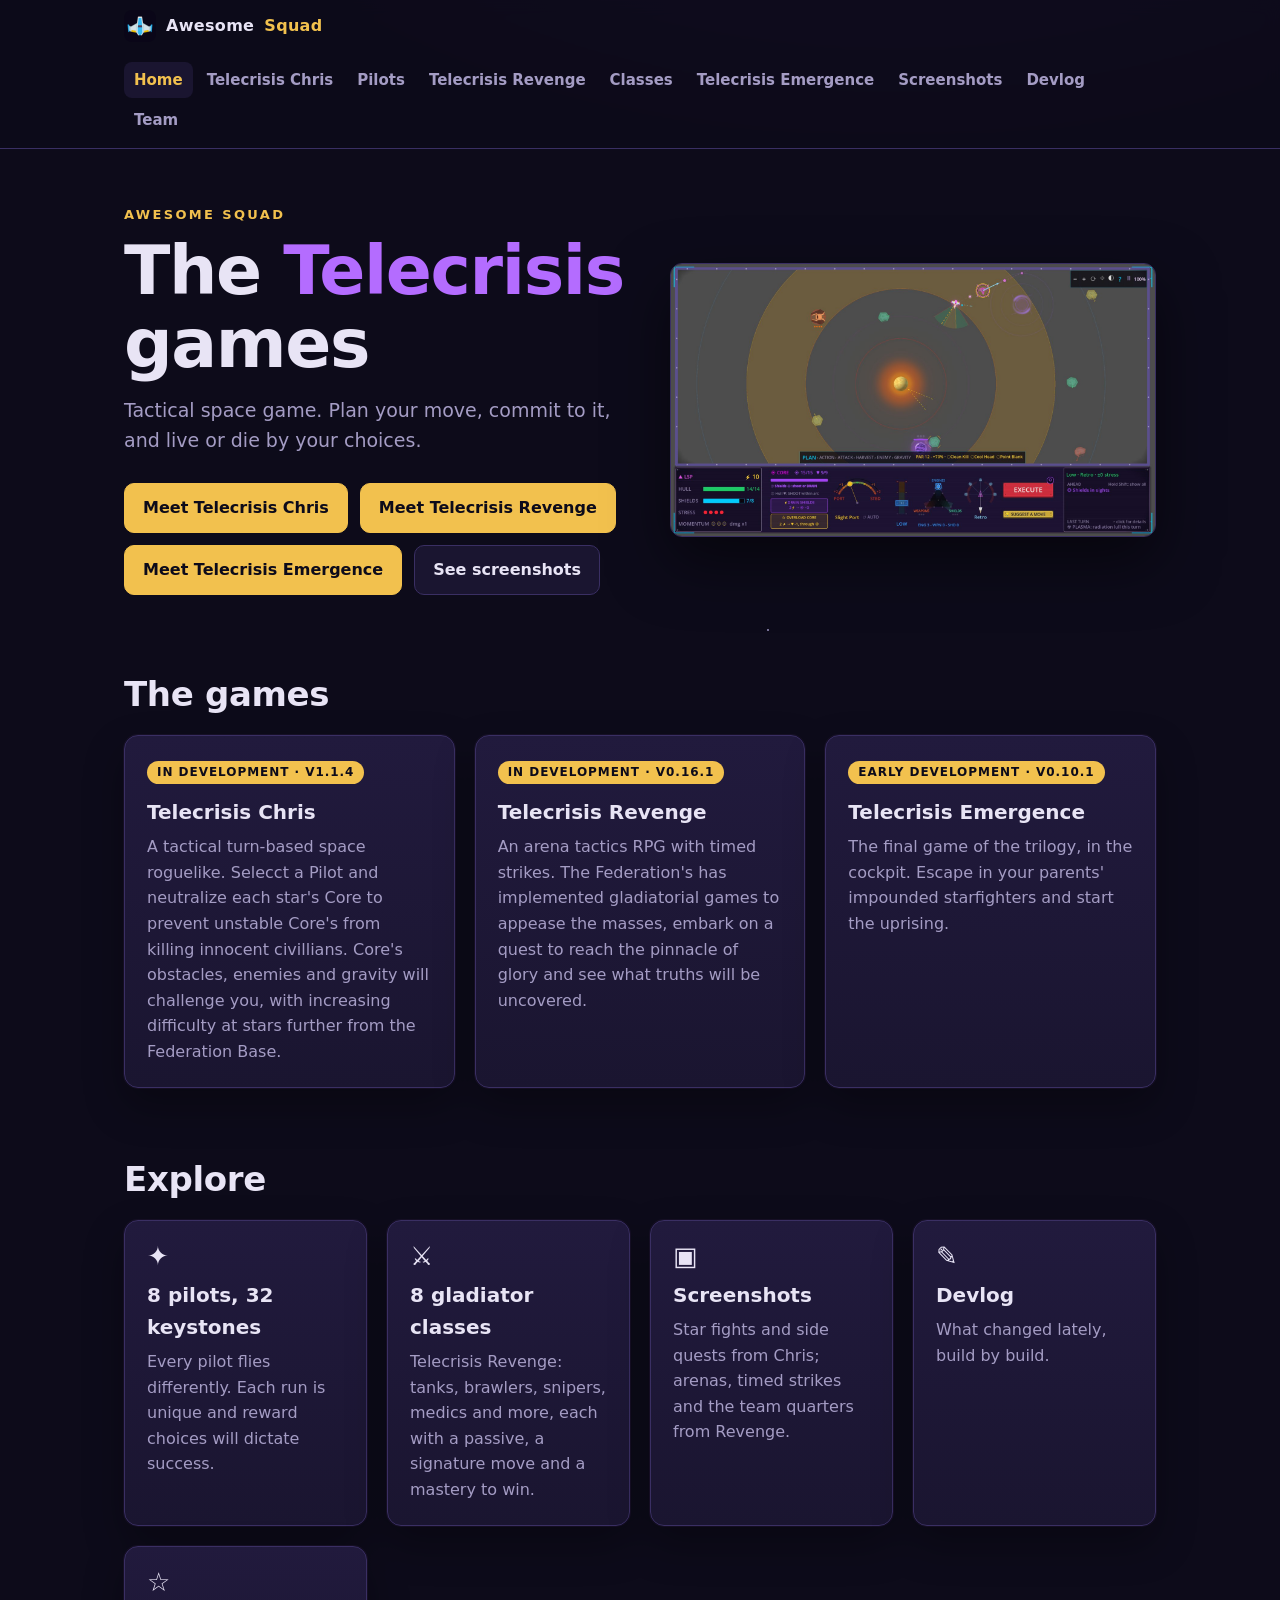
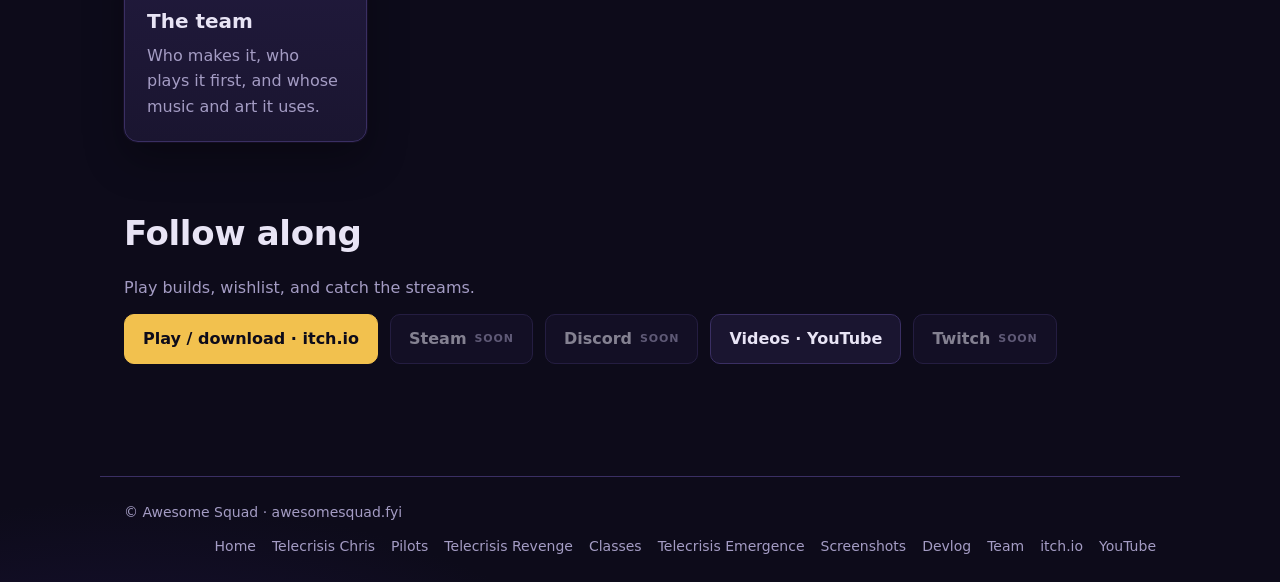
==== index.html @ fe469415 "Devlog: Telecrisis Revenge v0.16.1; Revenge tags to 0.16.1 Co-Authored-By: Claude Opus 5.5 <noreply@" ====
<!DOCTYPE html>
<html lang="en">
<head>
<meta charset="utf-8">
<meta name="viewport" content="width=device-width, initial-scale=1">
<title>Awesome Squad · The Telecrisis games</title>
<meta name="description" content="Awesome Squad: home of the Telecrisis games: the space roguelike Telecrisis Chris, the arena tactics RPG Telecrisis Revenge, and the space flight game Telecrisis Emergence.">
<meta property="og:title" content="Awesome Squad · The Telecrisis games">
<meta property="og:description" content="Awesome Squad: home of the Telecrisis games: the space roguelike Telecrisis Chris, the arena tactics RPG Telecrisis Revenge, and the space flight game Telecrisis Emergence.">
<meta property="og:image" content="https://awesomesquad.fyi/img/shots/star-yellow.jpg">
<meta property="og:type" content="website">
<meta name="twitter:card" content="summary_large_image">
<link rel="icon" type="image/png" href="favicon.png">
<link rel="stylesheet" href="style.css">
</head>
<body>
<div class="stars" aria-hidden="true"></div>
<header class="site-head"><div class="inner">
  <a class="brand" href="index.html"><img src="img/icon.png" alt="">Awesome <span>Squad</span></a>
  <nav><a href="index.html" class=on>Home</a><a href="chris.html">Telecrisis Chris</a><a href="pilots.html">Pilots</a><a href="revenge.html">Telecrisis Revenge</a><a href="classes.html">Classes</a><a href="emergence.html">Telecrisis Emergence</a><a href="gallery.html">Screenshots</a><a href="devlog.html">Devlog</a><a href="team.html">Team</a></nav>
</div></header>
<main>

<section class="hero">
  <div>
    <div class="kicker">Awesome Squad</div>
    <h1>The <span>Telecrisis</span> games</h1>
    <p class="lead">Tactical space game. Plan your move, commit to it, and live or die by your choices.</p>
    <div class="btns">
      <a class="btn primary" href="chris.html">Meet Telecrisis Chris</a>
      <a class="btn primary" href="revenge.html">Meet Telecrisis Revenge</a>
      <a class="btn primary" href="emergence.html">Meet Telecrisis Emergence</a>
      <a class="btn" href="gallery.html">See screenshots</a>
    </div>
  </div>
  <a href="gallery.html"><img class="shot" src="img/shots/star-yellow.jpg" alt="Telecrisis Chris: a pilot lines up on the Core around a yellow star"></a>
</section>

<section>
  <h2>The games</h2>
  <div class="grid">
    <a class="card" href="chris.html">
      <span class="tag">In development · v1.1.4</span>
      <h3>Telecrisis Chris</h3>
      <p>A tactical turn-based space roguelike. Selecct a Pilot and neutralize each star's Core to prevent unstable Core's from killing innocent civillians. Core's obstacles, enemies and gravity will challenge you, with increasing difficulty at stars further from the Federation Base.</p>
    </a>
    <a class="card" href="revenge.html">
      <span class="tag">In development · v0.16.1</span>
      <h3>Telecrisis Revenge</h3>
      <p>An arena tactics RPG with timed strikes. The Federation's has implemented gladiatorial games to appease the masses, embark on a quest to reach the pinnacle of glory and see what truths will be uncovered.</p>
    </a>
    <a class="card" href="emergence.html">
      <span class="tag">Early development · v0.10.1</span>
      <h3>Telecrisis Emergence</h3>
      <p>The final game of the trilogy, in the cockpit. Escape in your parents' impounded starfighters and start the uprising.</p>
    </a>
  </div>
</section>

<section>
  <h2>Explore</h2>
  <div class="grid four">
    <a class="card" href="pilots.html"><span class="icon">✦</span><h3>8 pilots, 32 keystones</h3><p>Every pilot flies differently. Each run is unique and reward choices will dictate success.</p></a>
    <a class="card" href="classes.html"><span class="icon">⚔</span><h3>8 gladiator classes</h3><p>Telecrisis Revenge: tanks, brawlers, snipers, medics and more, each with a passive, a signature move and a mastery to win.</p></a>
    <a class="card" href="gallery.html"><span class="icon">▣</span><h3>Screenshots</h3><p>Star fights and side quests from Chris; arenas, timed strikes and the team quarters from Revenge.</p></a>
    <a class="card" href="devlog.html"><span class="icon">✎</span><h3>Devlog</h3><p>What changed lately, build by build.</p></a>
    <a class="card" href="team.html"><span class="icon">☆</span><h3>The team</h3><p>Who makes it, who plays it first, and whose music and art it uses.</p></a>
  </div>
</section>

<section>
  <h2>Follow along</h2>
  <p class="muted">Play builds, wishlist, and catch the streams.</p>
  <div class="btns"><a class="btn primary" href="https://tsavagegames.itch.io/telecrisis-chris" target="_blank" rel="noopener">Play / download · itch.io</a><span class="btn off" title="Link coming soon">Steam <span class="soon">soon</span></span><span class="btn off" title="Link coming soon">Discord <span class="soon">soon</span></span><a class="btn" href="https://www.youtube.com/@SAVAGE-GAMES-LLC" target="_blank" rel="noopener">Videos · YouTube</a><span class="btn off" title="Link coming soon">Twitch <span class="soon">soon</span></span></div>
</section>

</main>
<footer class="site-foot">
  <span>© Awesome Squad · awesomesquad.fyi</span>
  <span class="links"><a href="index.html" class=on>Home</a><a href="chris.html">Telecrisis Chris</a><a href="pilots.html">Pilots</a><a href="revenge.html">Telecrisis Revenge</a><a href="classes.html">Classes</a><a href="emergence.html">Telecrisis Emergence</a><a href="gallery.html">Screenshots</a><a href="devlog.html">Devlog</a><a href="team.html">Team</a><a href="https://tsavagegames.itch.io/telecrisis-chris" target="_blank" rel="noopener">itch.io</a><a href="https://www.youtube.com/@SAVAGE-GAMES-LLC" target="_blank" rel="noopener">YouTube</a></span>
</footer>

</body>
</html>
---- style.css ----
:root {
  --bg: #0d0b1a;
  --panel: #1a1530;
  --panel2: #211a3d;
  --edge: #3a2f63;
  --text: #e8e4f5;
  --muted: #a49cc4;
  --gold: #f2c14e;
  --purple: #b46cff;
  --cyan: #3fd6ff;
  --red: #ff4d5e;
}
* { box-sizing: border-box; }
html { scroll-behavior: smooth; }
body {
  margin: 0;
  font-family: system-ui, -apple-system, "Segoe UI", Roboto, sans-serif;
  color: var(--text);
  background:
    radial-gradient(1200px 600px at 70% -10%, #2a1c55 0%, transparent 60%),
    radial-gradient(900px 500px at 10% 110%, #1d1440 0%, transparent 60%),
    var(--bg);
  min-height: 100vh;
  line-height: 1.6;
}
.stars {
  position: fixed; inset: 0; pointer-events: none; opacity: .55; z-index: 0;
  background-image:
    radial-gradient(1px 1px at 20% 30%, #fff 50%, transparent 51%),
    radial-gradient(1px 1px at 80% 20%, #fff 50%, transparent 51%),
    radial-gradient(1.5px 1.5px at 60% 70%, #cfc6ff 50%, transparent 51%),
    radial-gradient(1px 1px at 35% 85%, #fff 50%, transparent 51%),
    radial-gradient(1px 1px at 90% 60%, #fff 50%, transparent 51%),
    radial-gradient(1.5px 1.5px at 10% 55%, #ffe7a8 50%, transparent 51%),
    radial-gradient(1px 1px at 47% 12%, #fff 50%, transparent 51%),
    radial-gradient(1px 1px at 72% 92%, #fff 50%, transparent 51%);
}
a { color: var(--cyan); }
a:hover { color: #9be9ff; }

/* Header */
.site-head {
  position: sticky; top: 0; z-index: 20;
  background: rgba(13, 11, 26, .86);
  backdrop-filter: blur(8px);
  border-bottom: 1px solid var(--edge);
}
.site-head .inner {
  max-width: 1080px; margin: 0 auto; padding: 10px 24px;
  display: flex; align-items: center; gap: 20px; flex-wrap: wrap;
}
.brand { display: flex; align-items: center; gap: 10px; color: var(--text); text-decoration: none; font-weight: 800; letter-spacing: .02em; }
.brand img { width: 32px; height: 32px; border-radius: 8px; }
.brand span { color: var(--gold); }
nav { display: flex; gap: 4px; flex-wrap: wrap; margin-left: auto; }
nav a {
  color: var(--muted); text-decoration: none; font-size: 15px; font-weight: 600;
  padding: 6px 10px; border-radius: 8px;
}
nav a:hover { color: var(--text); background: var(--panel); }
nav a.on { color: var(--gold); background: var(--panel); }

/* Layout */
main { position: relative; z-index: 1; max-width: 1080px; margin: 0 auto; padding: 56px 24px 48px; }
section { margin: 0 0 64px; }
.kicker { color: var(--gold); letter-spacing: .18em; font-size: 13px; font-weight: 700; text-transform: uppercase; }
h1 { font-size: clamp(38px, 6.5vw, 68px); line-height: 1.08; margin: 8px 0 14px; letter-spacing: -.02em; }
h1 span, h2 span { color: var(--purple); }
h2 { font-size: clamp(26px, 3.6vw, 34px); margin: 0 0 14px; letter-spacing: -.01em; }
h3 { font-size: 20px; margin: 0 0 6px; }
.lead { color: var(--muted); font-size: 19px; max-width: 680px; margin: 0 0 28px; }
p { margin: 0 0 14px; }
.muted { color: var(--muted); }
.small { font-size: 14px; }

/* Buttons */
.btns { display: flex; gap: 12px; flex-wrap: wrap; margin: 0 0 8px; }
.btn {
  display: inline-flex; align-items: center; gap: 8px;
  padding: 11px 18px; border-radius: 10px; font-weight: 700; text-decoration: none;
  border: 1px solid var(--edge); color: var(--text); background: var(--panel);
}
.btn:hover { border-color: var(--purple); color: var(--text); }
.btn.primary { background: var(--gold); color: var(--bg); border-color: var(--gold); }
.btn.primary:hover { background: #ffd36b; color: var(--bg); }
.btn.off { opacity: .55; cursor: default; }
.btn .soon { font-size: 11px; font-weight: 700; letter-spacing: .08em; text-transform: uppercase; color: var(--muted); }

/* Cards */
.grid { display: grid; gap: 20px; grid-template-columns: repeat(auto-fit, minmax(260px, 1fr)); }
.card {
  background: linear-gradient(180deg, var(--panel2), var(--panel));
  border: 1px solid var(--edge);
  border-radius: 14px;
  padding: 22px;
  box-shadow: 0 0 0 1px rgba(180,108,255,.06), 0 18px 40px rgba(0,0,0,.3);
}
.card p { color: var(--muted); }
.card p:last-child { margin-bottom: 0; }
a.card { display: block; text-decoration: none; color: var(--text); transition: border-color .15s, transform .15s; }
a.card:hover { border-color: var(--purple); transform: translateY(-2px); }
.tag { display: inline-block; font-size: 12px; font-weight: 700; letter-spacing: .08em; text-transform: uppercase;
       color: var(--bg); background: var(--gold); border-radius: 999px; padding: 2px 10px; margin-bottom: 12px; }
.tag.soon { background: var(--edge); color: var(--muted); }
.icon { font-size: 26px; line-height: 1; margin-bottom: 10px; display: block; }

/* Hero */
.hero { display: grid; gap: 36px; grid-template-columns: 1.05fr 1fr; align-items: center; }
.hero img.shot { width: 100%; border-radius: 12px; border: 1px solid var(--edge); box-shadow: 0 24px 60px rgba(0,0,0,.5); }
@media (max-width: 820px) { .hero { grid-template-columns: 1fr; } }

/* Turn loop */
.loop { display: flex; flex-wrap: wrap; gap: 10px; margin: 0 0 22px; padding: 0; list-style: none; }
.loop li {
  background: var(--panel); border: 1px solid var(--edge); border-radius: 10px;
  padding: 10px 14px; font-weight: 800; letter-spacing: .06em; font-size: 14px;
}
.loop li b { display: block; font-weight: 500; letter-spacing: 0; color: var(--muted); font-size: 13px; }
.loop li:first-child { color: var(--cyan); border-color: var(--cyan); }

/* Feature row with screenshot */
.feature { display: grid; grid-template-columns: 1fr 1fr; gap: 28px; align-items: center; margin-bottom: 40px; }
.feature.flip > :first-child { order: 2; }
.feature img { width: 100%; border-radius: 12px; border: 1px solid var(--edge); }
@media (max-width: 820px) { .feature { grid-template-columns: 1fr; } .feature.flip > :first-child { order: 0; } }

/* Stars table */
table { width: 100%; border-collapse: collapse; background: var(--panel); border: 1px solid var(--edge); border-radius: 12px; overflow: hidden; }
th, td { text-align: left; padding: 10px 14px; border-bottom: 1px solid var(--edge); vertical-align: top; }
th { color: var(--gold); font-size: 13px; letter-spacing: .08em; text-transform: uppercase; }
tr:last-child td { border-bottom: 0; }
td.muted { color: var(--muted); }

/* Pilots */
.pilot { border-top: 3px solid var(--pc, var(--purple)); }
.pilot-head { display: flex; gap: 16px; align-items: center; margin-bottom: 12px; }
.pilot-head img { width: 84px; height: auto; filter: drop-shadow(0 0 14px var(--pc)); }
.pilot-head h3 { color: var(--pc); font-size: 24px; margin: 0; }
.pilot-head .role { color: var(--muted); font-size: 14px; }
.stats { display: flex; gap: 8px; flex-wrap: wrap; margin: 0 0 12px; padding: 0; list-style: none; }
.stats li { background: rgba(0,0,0,.25); border: 1px solid var(--edge); border-radius: 8px; padding: 3px 9px; font-size: 13px; }
.stats li b { color: var(--text); }
.ability { background: rgba(0,0,0,.22); border-left: 3px solid var(--pc); border-radius: 6px; padding: 10px 12px; margin: 0 0 14px; font-size: 15px; }
.ability strong { color: var(--text); }
.ks { list-style: none; padding: 0; margin: 0; display: grid; gap: 8px; }
.ks li { font-size: 14.5px; color: var(--muted); }
.ks li strong { color: var(--gold); }
.ks-title { font-size: 12px; font-weight: 800; letter-spacing: .14em; color: var(--gold); text-transform: uppercase; margin: 0 0 8px; }
.unlock { font-size: 12px; color: var(--muted); margin-left: auto; text-align: right; }

/* Gallery */
.gallery { display: grid; gap: 16px; grid-template-columns: repeat(auto-fill, minmax(300px, 1fr)); }
.gallery figure { margin: 0; }
.gallery a { display: block; border-radius: 10px; overflow: hidden; border: 1px solid var(--edge); }
.gallery a:hover { border-color: var(--purple); }
.gallery img { width: 100%; display: block; aspect-ratio: 16 / 9; object-fit: cover; }
.gallery figcaption { color: var(--muted); font-size: 14px; padding: 8px 2px 0; }
.lightbox {
  position: fixed; inset: 0; z-index: 50; background: rgba(5, 4, 12, .92);
  display: none; align-items: center; justify-content: center; padding: 24px; flex-direction: column; gap: 12px;
}
.lightbox.open { display: flex; }
.lightbox img { max-width: 100%; max-height: 84vh; border-radius: 10px; border: 1px solid var(--edge); }
.lightbox p { color: var(--muted); margin: 0; }
.lightbox button {
  position: absolute; top: 16px; right: 20px; background: var(--panel); color: var(--text);
  border: 1px solid var(--edge); border-radius: 8px; font-size: 20px; padding: 4px 12px; cursor: pointer;
}

/* Devlog */
.post { margin-bottom: 26px; }
.post .date { color: var(--gold); font-size: 13px; font-weight: 700; letter-spacing: .1em; text-transform: uppercase; }
.post h3 { font-size: 22px; margin: 4px 0 10px; }
.post ul { margin: 0; padding-left: 20px; color: var(--muted); }
.post li { margin-bottom: 6px; }
.post li strong { color: var(--text); }

/* Credits */
.credits h3 { color: var(--gold); font-size: 14px; letter-spacing: .12em; text-transform: uppercase; margin-bottom: 10px; }
.credits ul { list-style: none; padding: 0; margin: 0; }
.credits li { margin-bottom: 8px; }
.credits li span { color: var(--muted); display: block; font-size: 14px; }

/* Placeholder note */
.ph { border: 1px dashed var(--edge); border-radius: 10px; padding: 10px 14px; color: var(--muted); font-size: 14px; }

footer.site-foot {
  position: relative; z-index: 1; border-top: 1px solid var(--edge);
  max-width: 1080px; margin: 0 auto; padding: 24px; color: var(--muted); font-size: 14px;
  display: flex; flex-wrap: wrap; gap: 12px 24px; align-items: center;
}
footer.site-foot .links { display: flex; gap: 16px; flex-wrap: wrap; margin-left: auto; }
footer.site-foot a { color: var(--muted); text-decoration: none; }
footer.site-foot a:hover { color: var(--text); }
.grid.four { grid-template-columns: repeat(auto-fit, minmax(210px, 1fr)); }
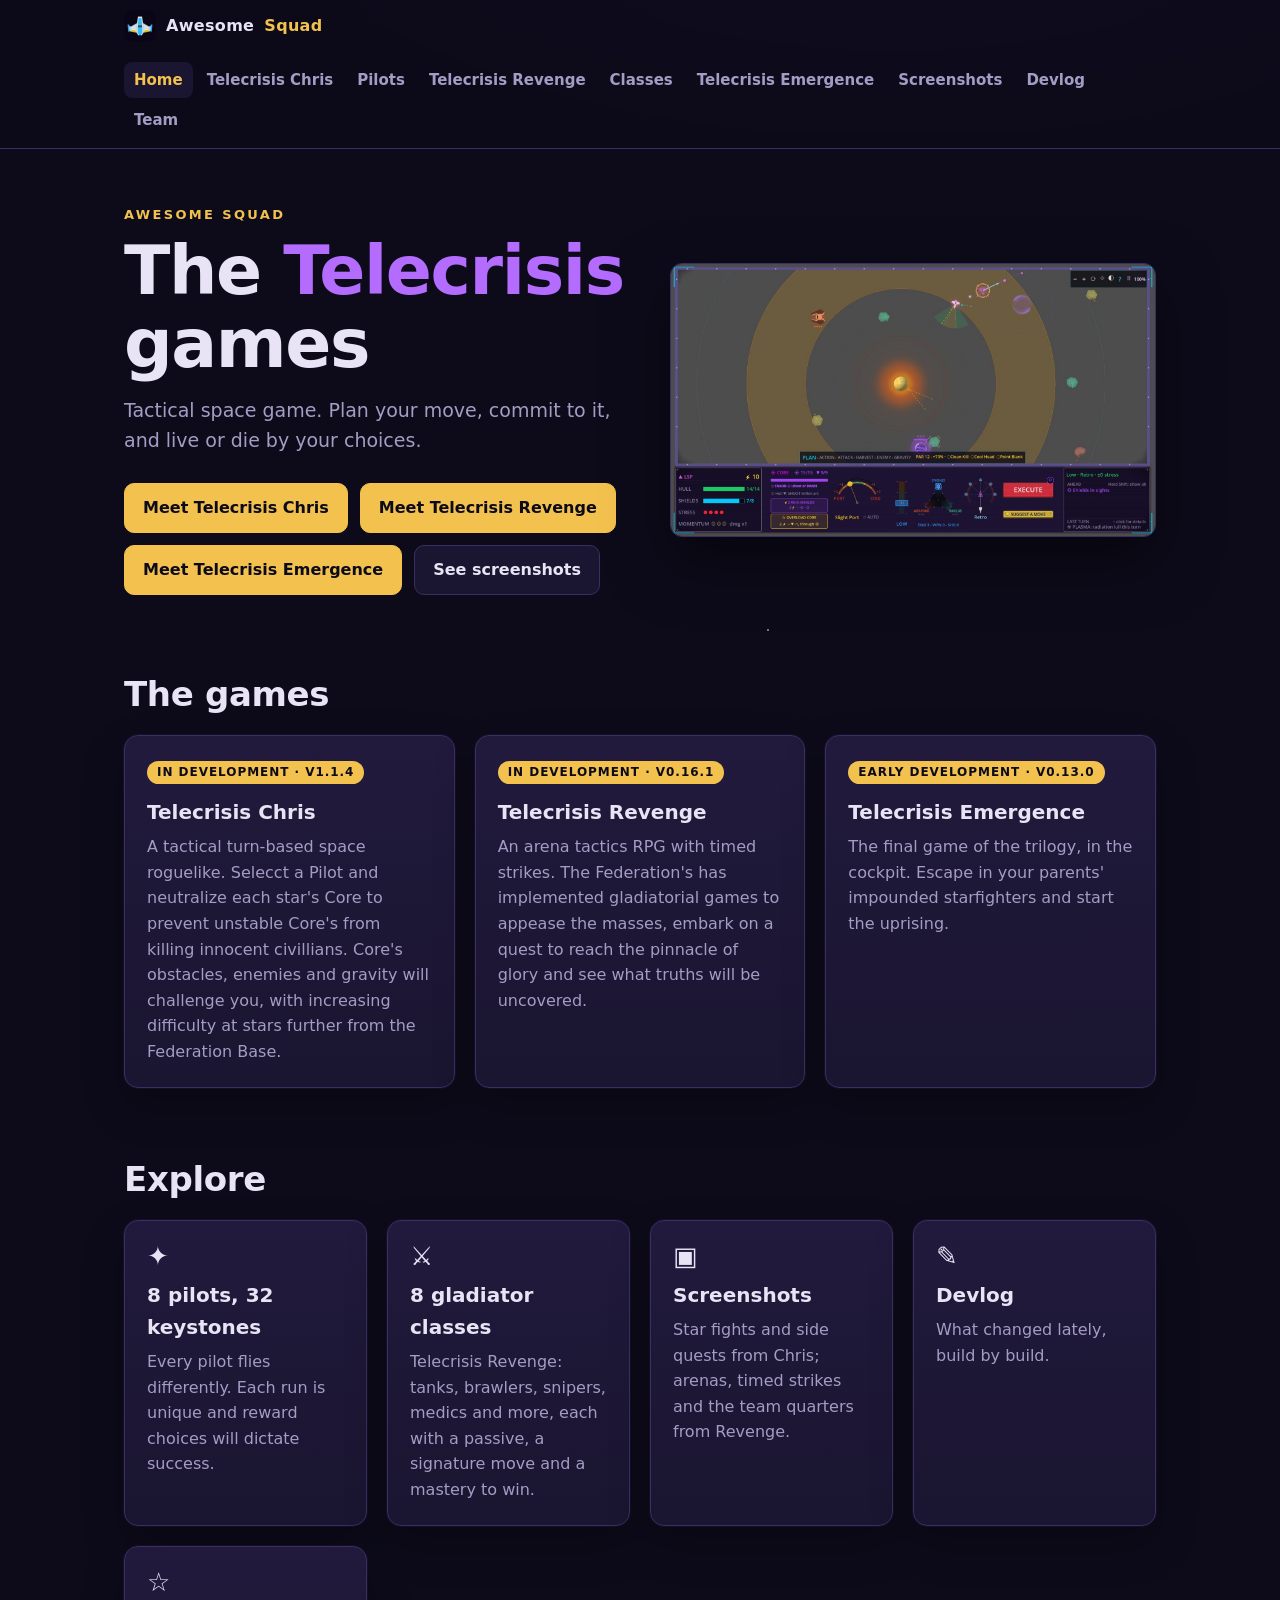
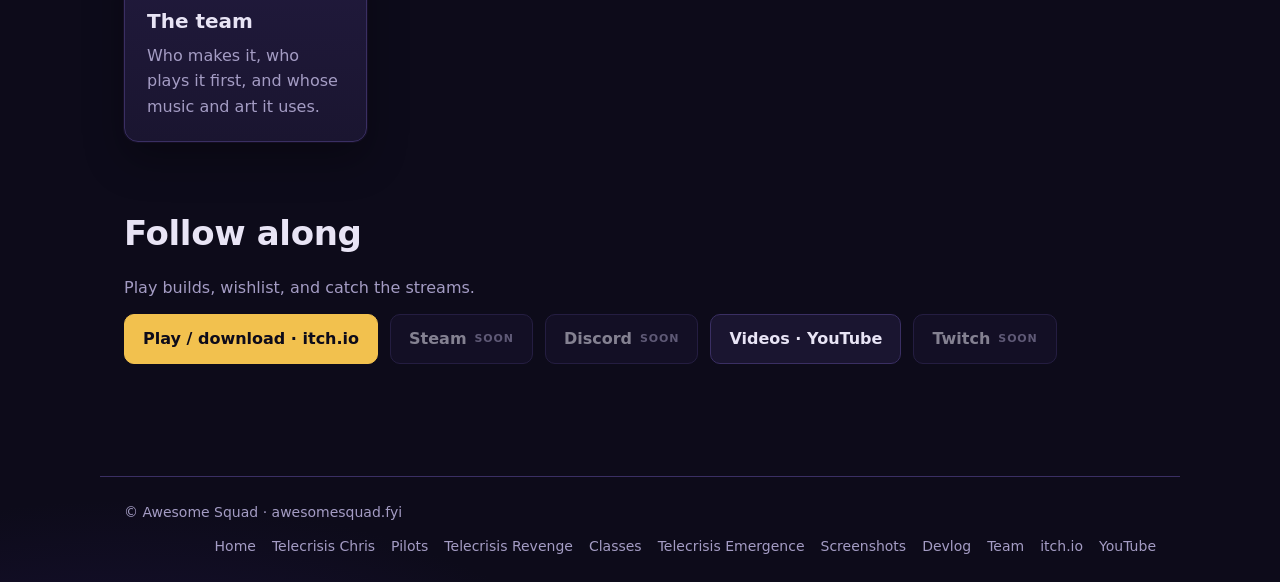
==== commit a8ee458d: "Telecrisis Emergence v0.13.0: fleet battle and online crew shots, devlog entry Co-Authored-By: Claud" ====
--- a/index.html
+++ b/index.html
@@ -50,7 +50,7 @@
       <p>An arena tactics RPG with timed strikes. The Federation's has implemented gladiatorial games to appease the masses, embark on a quest to reach the pinnacle of glory and see what truths will be uncovered.</p>
     </a>
     <a class="card" href="emergence.html">
-      <span class="tag">Early development · v0.10.1</span>
+      <span class="tag">Early development · v0.13.0</span>
       <h3>Telecrisis Emergence</h3>
       <p>The final game of the trilogy, in the cockpit. Escape in your parents' impounded starfighters and start the uprising.</p>
     </a>
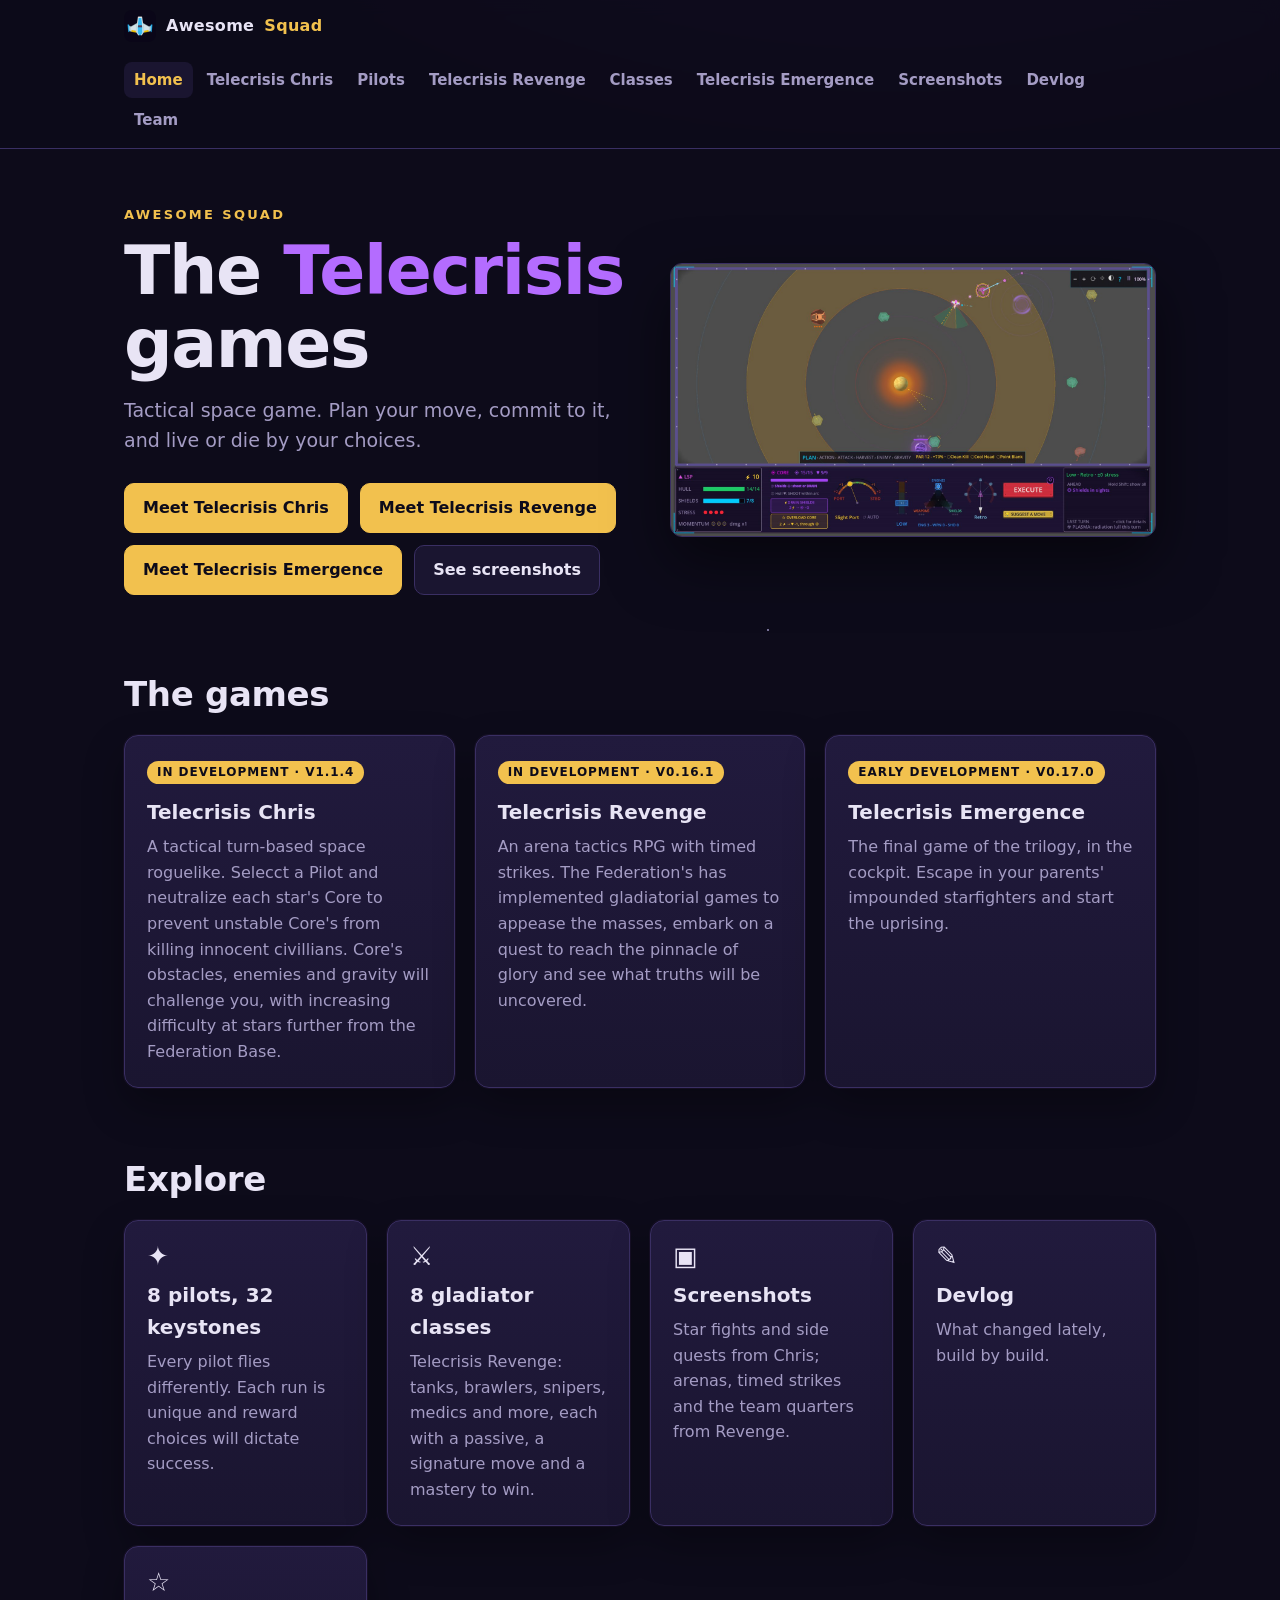
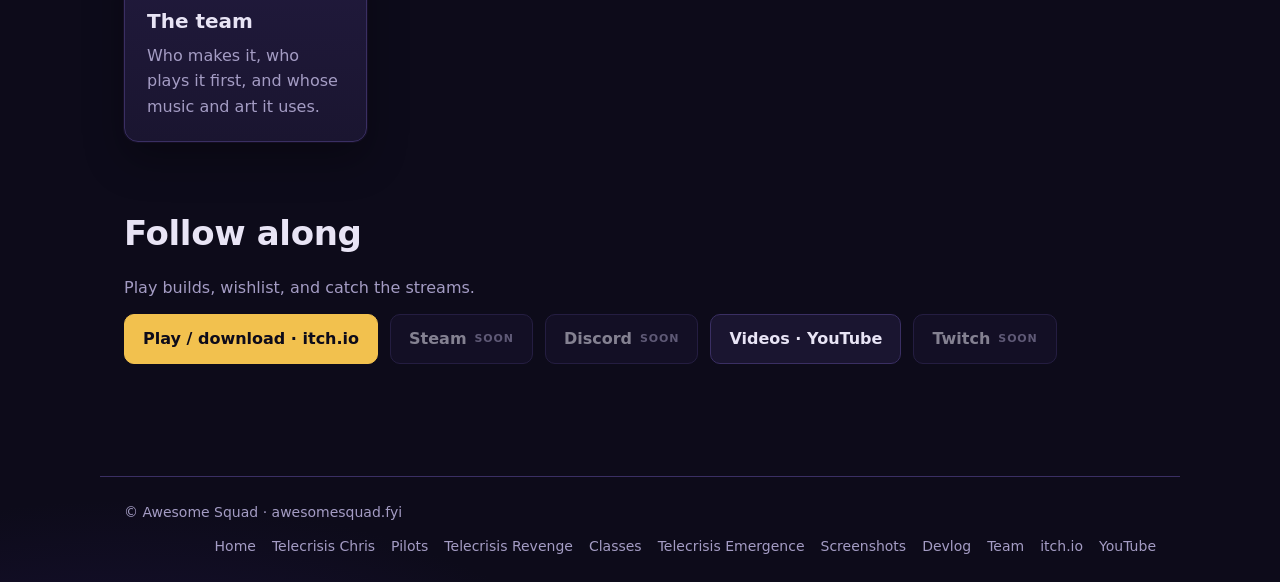
==== commit e5b44e1b: "Telecrisis Emergence v0.17.0: star siege shot, crew of six and take-back-the-stars cards, devlog ent" ====
--- a/index.html
+++ b/index.html
@@ -50,7 +50,7 @@
       <p>An arena tactics RPG with timed strikes. The Federation's has implemented gladiatorial games to appease the masses, embark on a quest to reach the pinnacle of glory and see what truths will be uncovered.</p>
     </a>
     <a class="card" href="emergence.html">
-      <span class="tag">Early development · v0.13.0</span>
+      <span class="tag">Early development · v0.17.0</span>
       <h3>Telecrisis Emergence</h3>
       <p>The final game of the trilogy, in the cockpit. Escape in your parents' impounded starfighters and start the uprising.</p>
     </a>
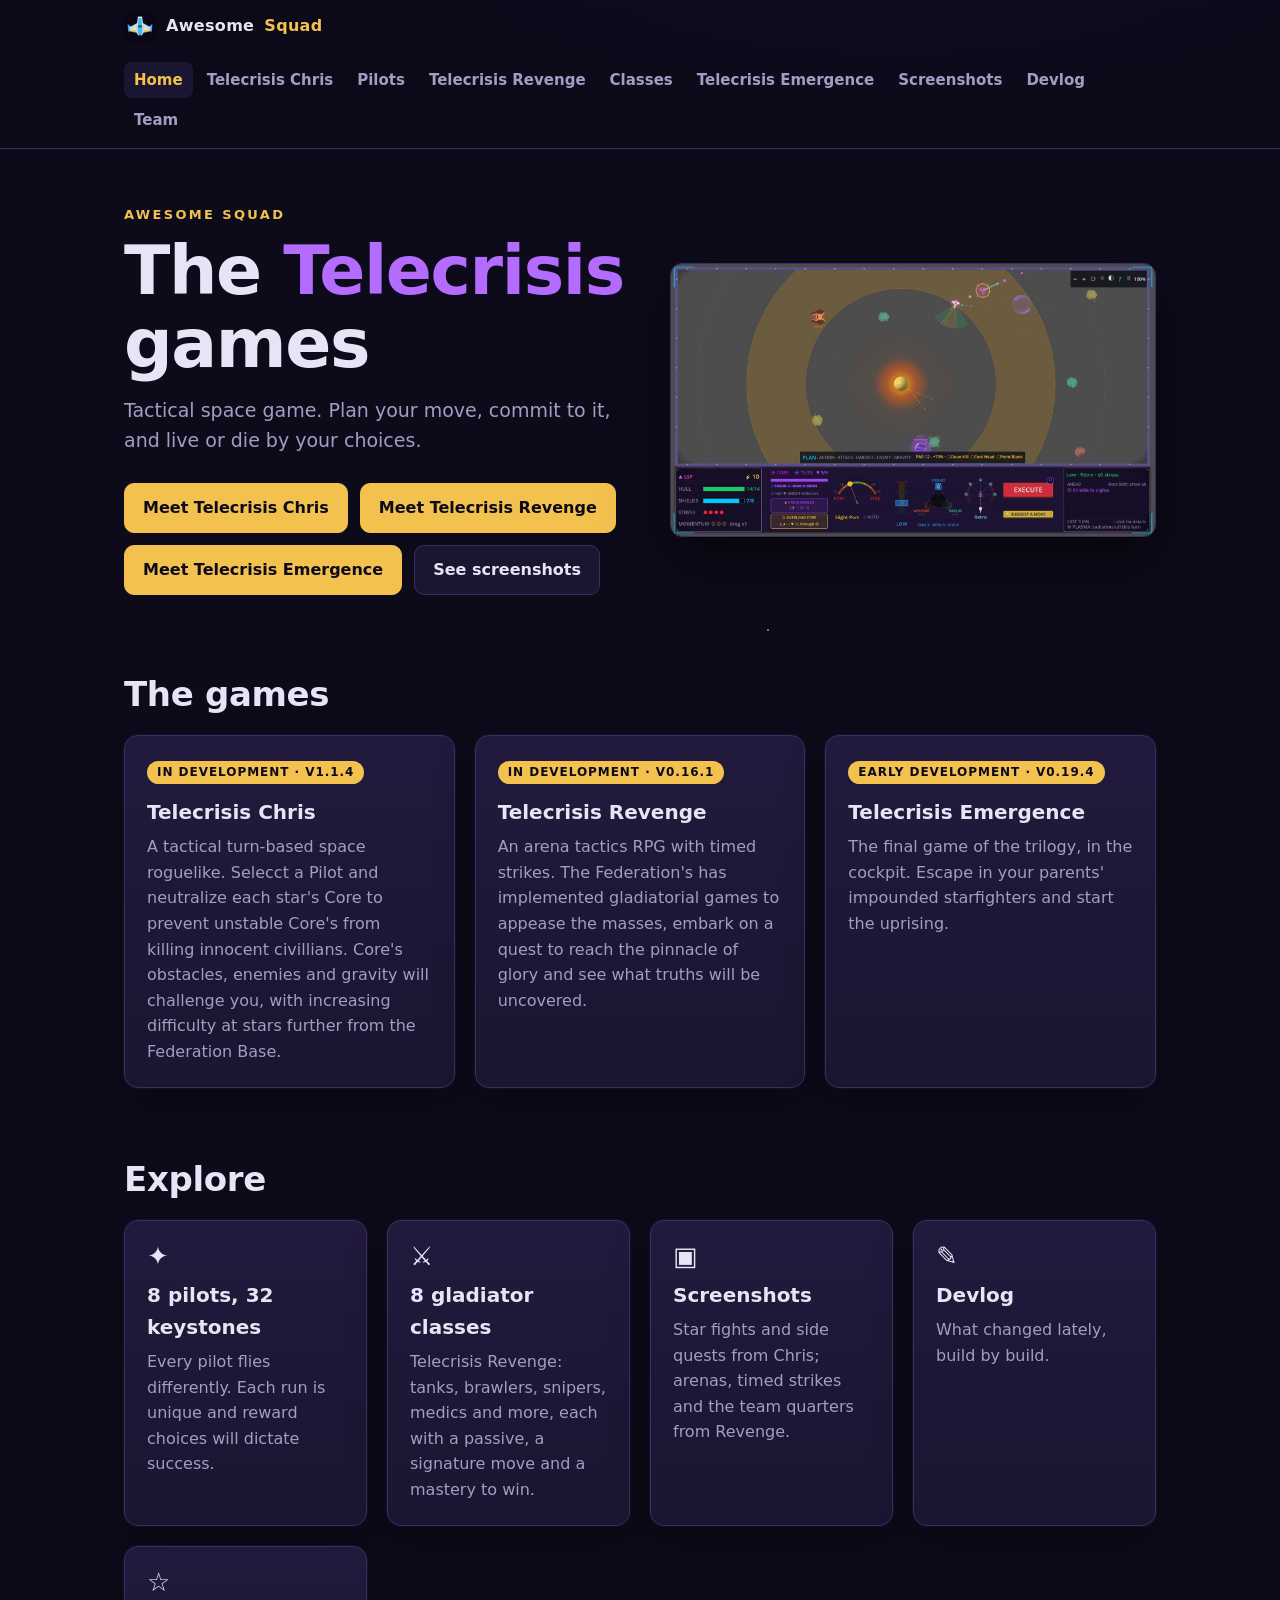
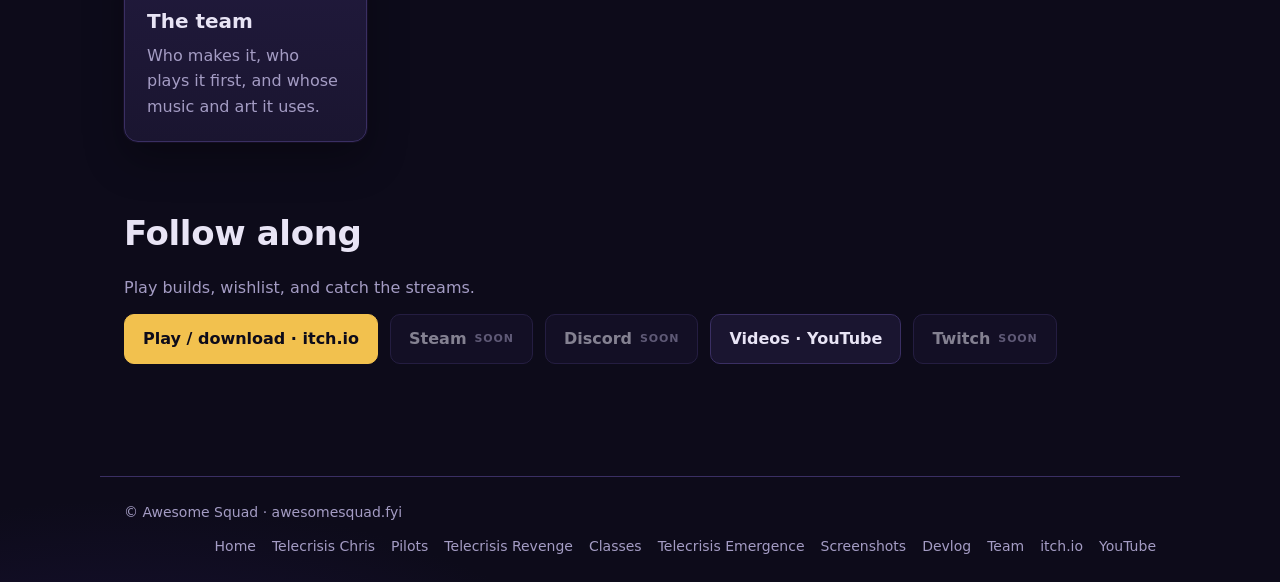
==== commit f904b802: "Telecrisis Emergence v0.19.4: devlog entry (wingmen, strongholds fight back, six crew, controllers)," ====
--- a/index.html
+++ b/index.html
@@ -50,7 +50,7 @@
       <p>An arena tactics RPG with timed strikes. The Federation's has implemented gladiatorial games to appease the masses, embark on a quest to reach the pinnacle of glory and see what truths will be uncovered.</p>
     </a>
     <a class="card" href="emergence.html">
-      <span class="tag">Early development · v0.17.0</span>
+      <span class="tag">Early development · v0.19.4</span>
       <h3>Telecrisis Emergence</h3>
       <p>The final game of the trilogy, in the cockpit. Escape in your parents' impounded starfighters and start the uprising.</p>
     </a>
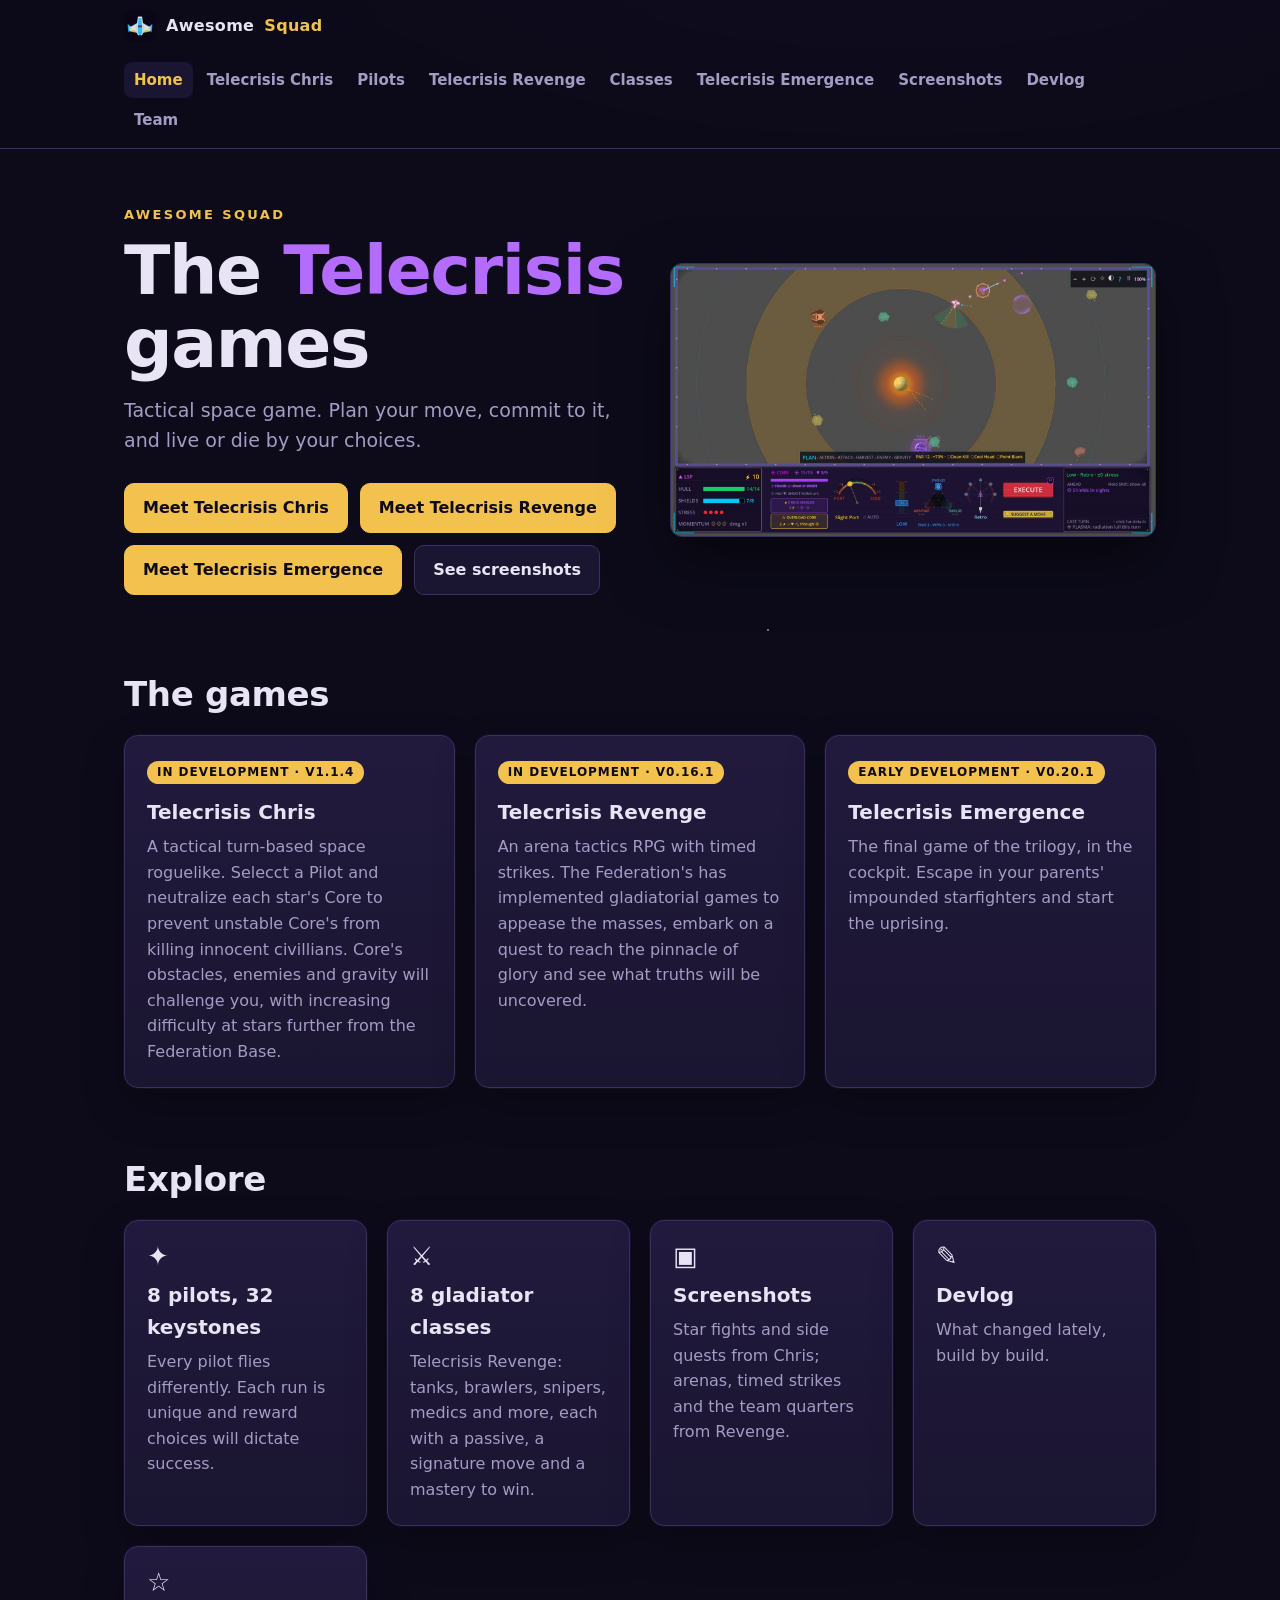
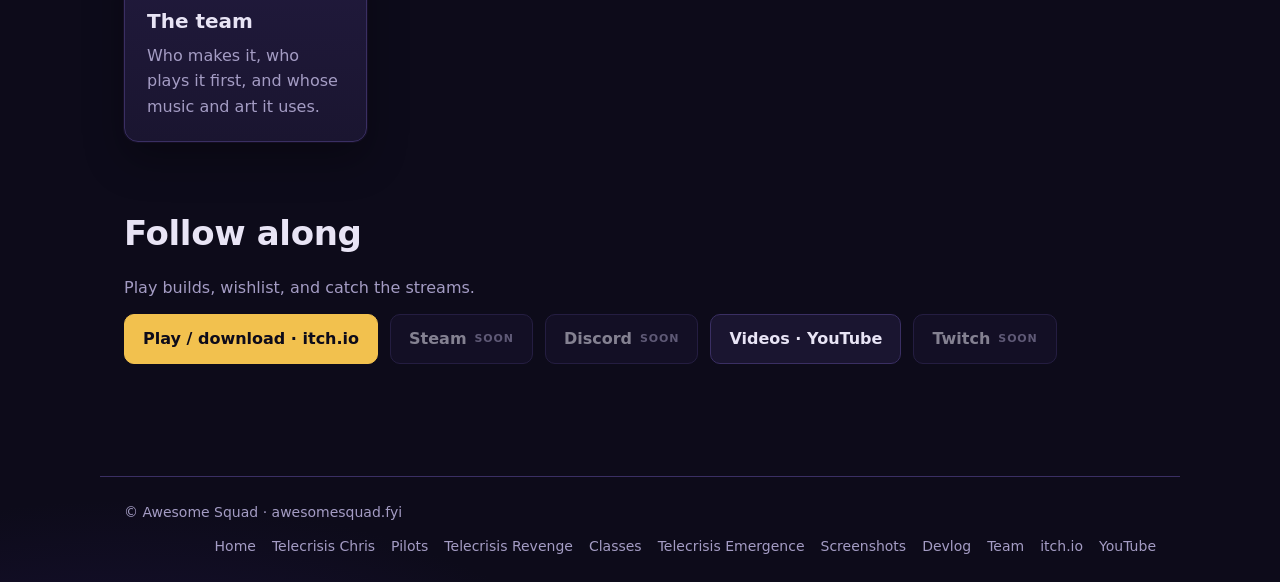
==== commit 2ab3b9c1: "Emergence v0.20.1: devlog 'Every seat has a job' Co-Authored-By: Claude Opus 5.5 <noreply@anthropic." ====
--- a/index.html
+++ b/index.html
@@ -50,7 +50,7 @@
       <p>An arena tactics RPG with timed strikes. The Federation's has implemented gladiatorial games to appease the masses, embark on a quest to reach the pinnacle of glory and see what truths will be uncovered.</p>
     </a>
     <a class="card" href="emergence.html">
-      <span class="tag">Early development · v0.19.4</span>
+      <span class="tag">Early development · v0.20.1</span>
       <h3>Telecrisis Emergence</h3>
       <p>The final game of the trilogy, in the cockpit. Escape in your parents' impounded starfighters and start the uprising.</p>
     </a>
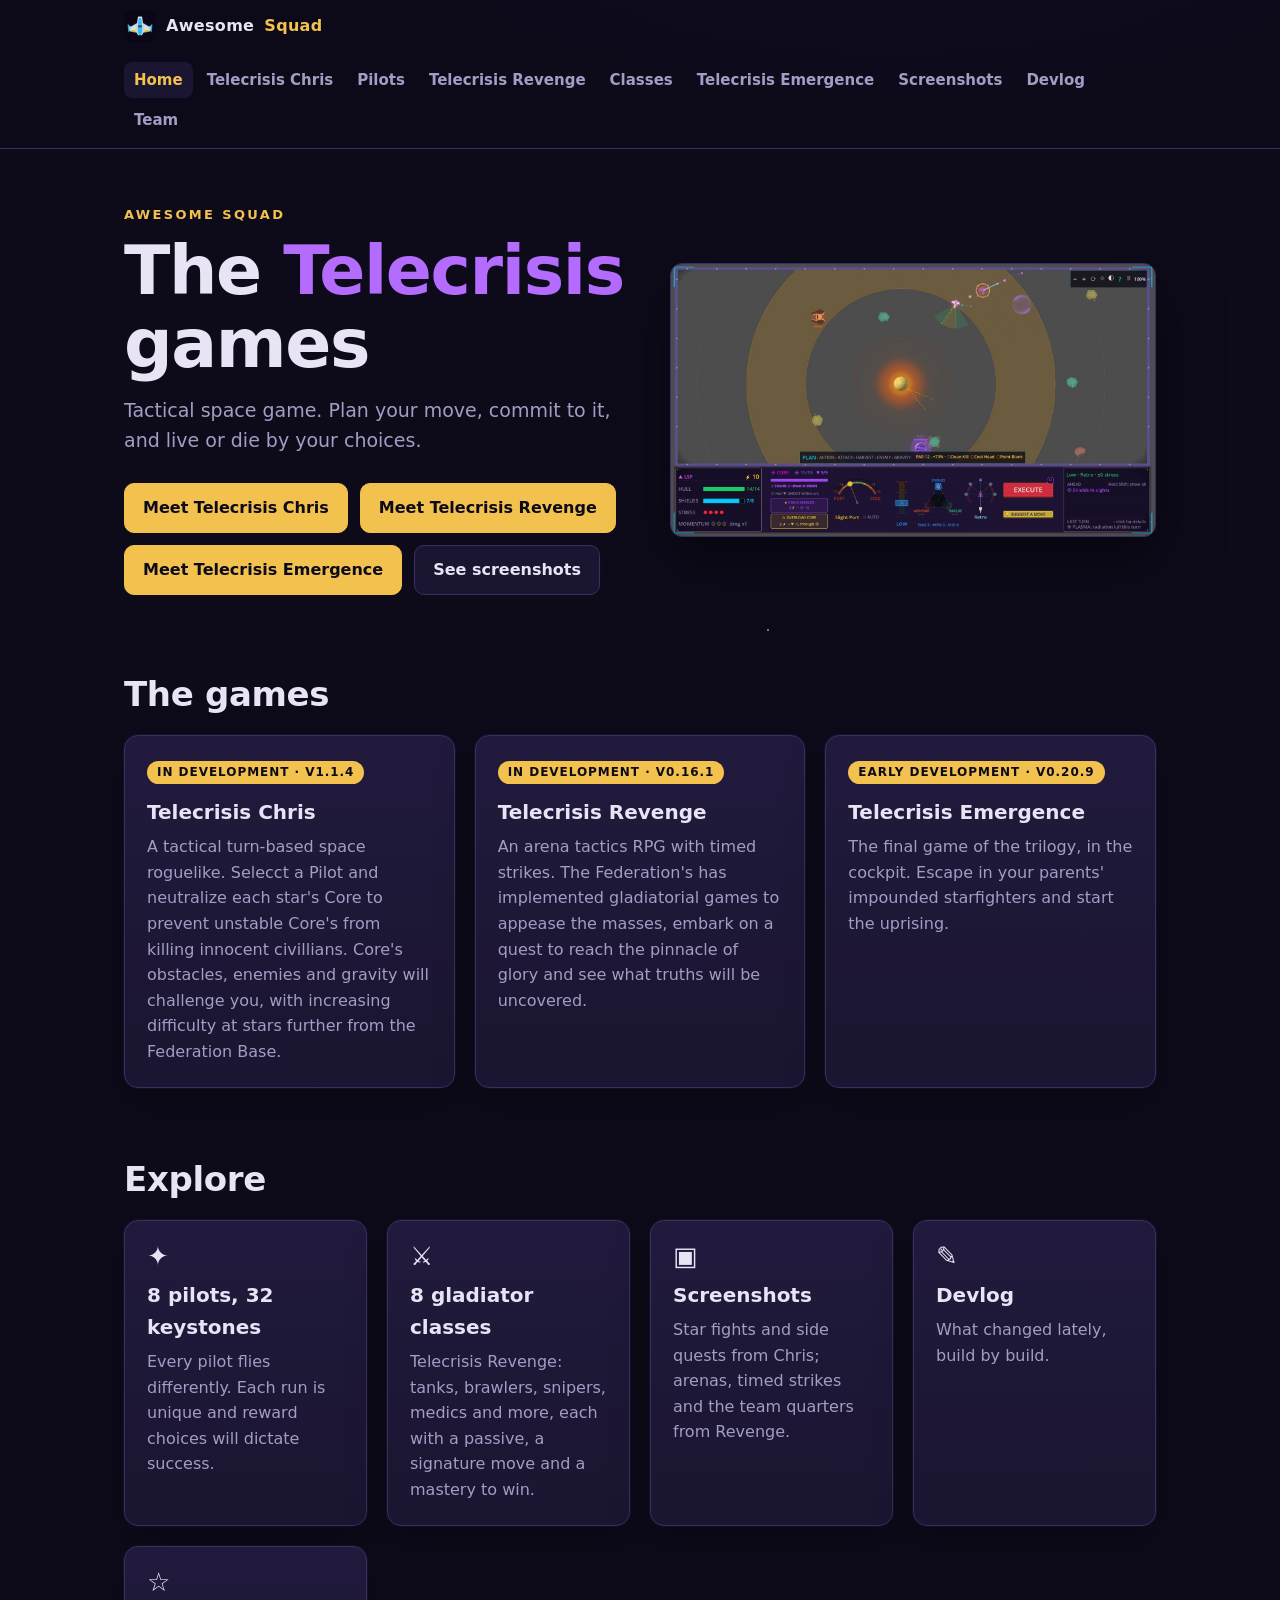
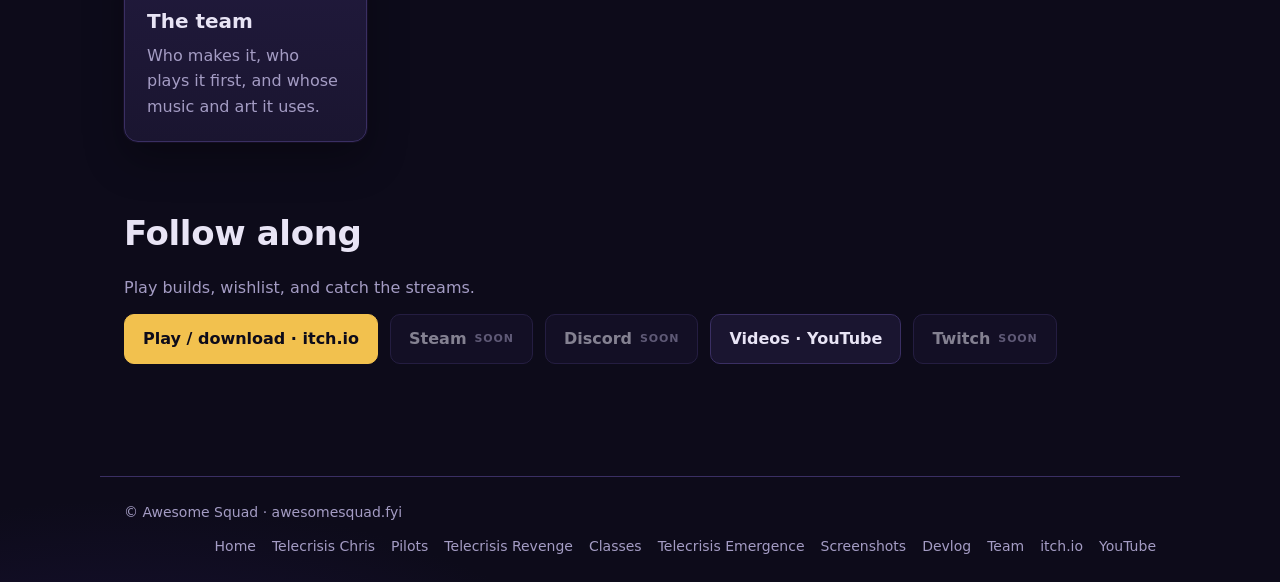
==== commit 75d9b7b1: "Emergence v0.20.9: devlog 'A crew, not a cockpit' + five new screenshots Co-Authored-By: Claude Opus" ====
--- a/index.html
+++ b/index.html
@@ -50,7 +50,7 @@
       <p>An arena tactics RPG with timed strikes. The Federation's has implemented gladiatorial games to appease the masses, embark on a quest to reach the pinnacle of glory and see what truths will be uncovered.</p>
     </a>
     <a class="card" href="emergence.html">
-      <span class="tag">Early development · v0.20.1</span>
+      <span class="tag">Early development · v0.20.9</span>
       <h3>Telecrisis Emergence</h3>
       <p>The final game of the trilogy, in the cockpit. Escape in your parents' impounded starfighters and start the uprising.</p>
     </a>
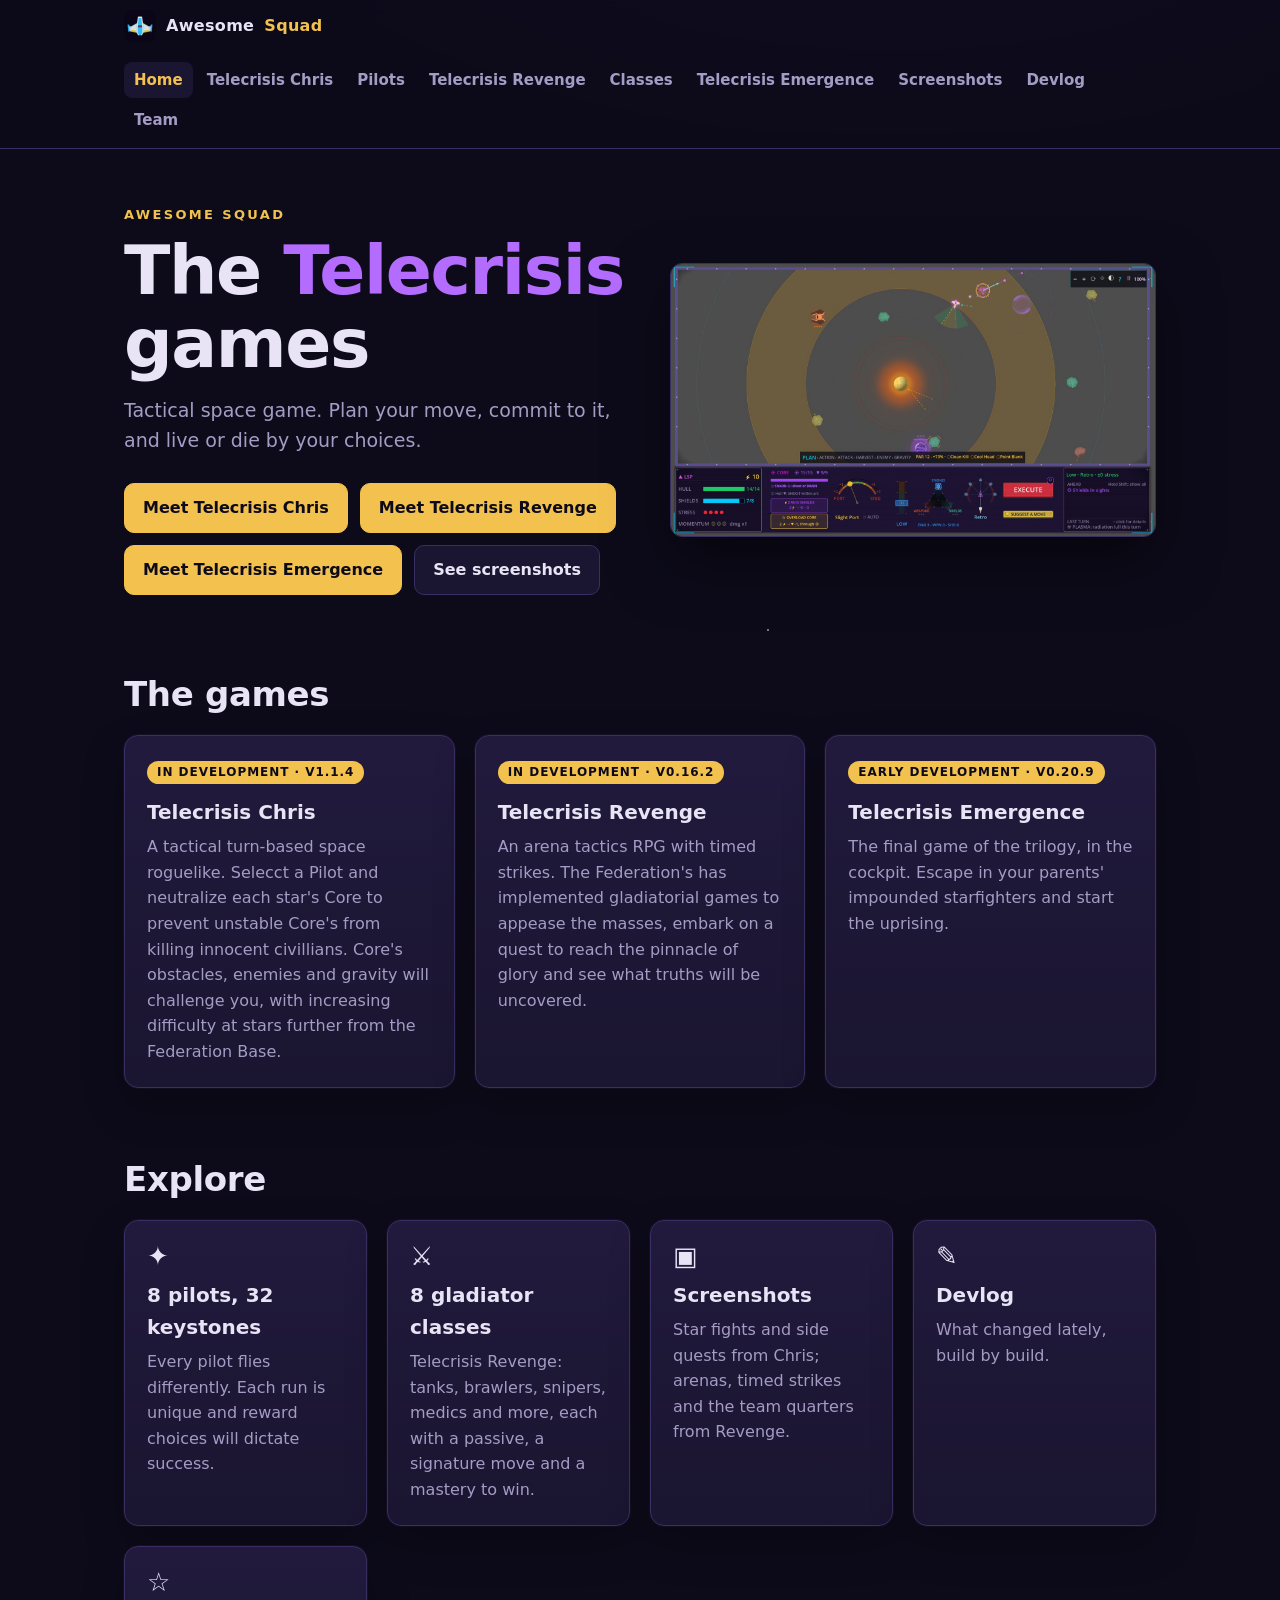
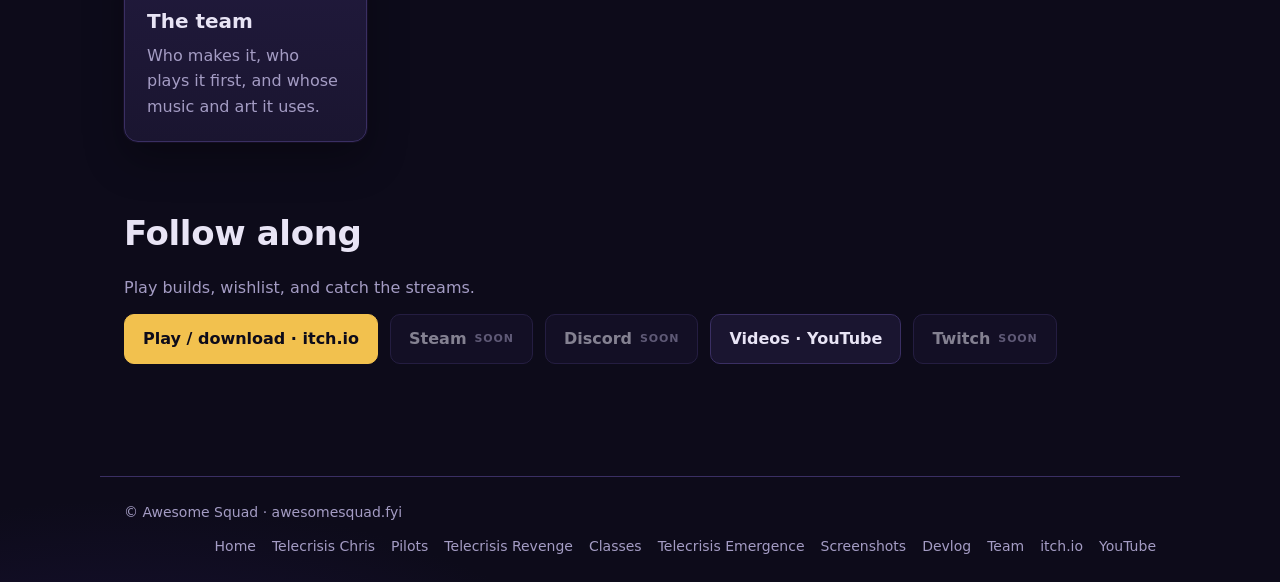
==== commit d54f0dc3: "Devlog: Telecrisis Revenge v0.16.2; Revenge tags to 0.16.2 Co-Authored-By: Claude Opus 5.5 <noreply@" ====
--- a/index.html
+++ b/index.html
@@ -45,7 +45,7 @@
       <p>A tactical turn-based space roguelike. Selecct a Pilot and neutralize each star's Core to prevent unstable Core's from killing innocent civillians. Core's obstacles, enemies and gravity will challenge you, with increasing difficulty at stars further from the Federation Base.</p>
     </a>
     <a class="card" href="revenge.html">
-      <span class="tag">In development · v0.16.1</span>
+      <span class="tag">In development · v0.16.2</span>
       <h3>Telecrisis Revenge</h3>
       <p>An arena tactics RPG with timed strikes. The Federation's has implemented gladiatorial games to appease the masses, embark on a quest to reach the pinnacle of glory and see what truths will be uncovered.</p>
     </a>
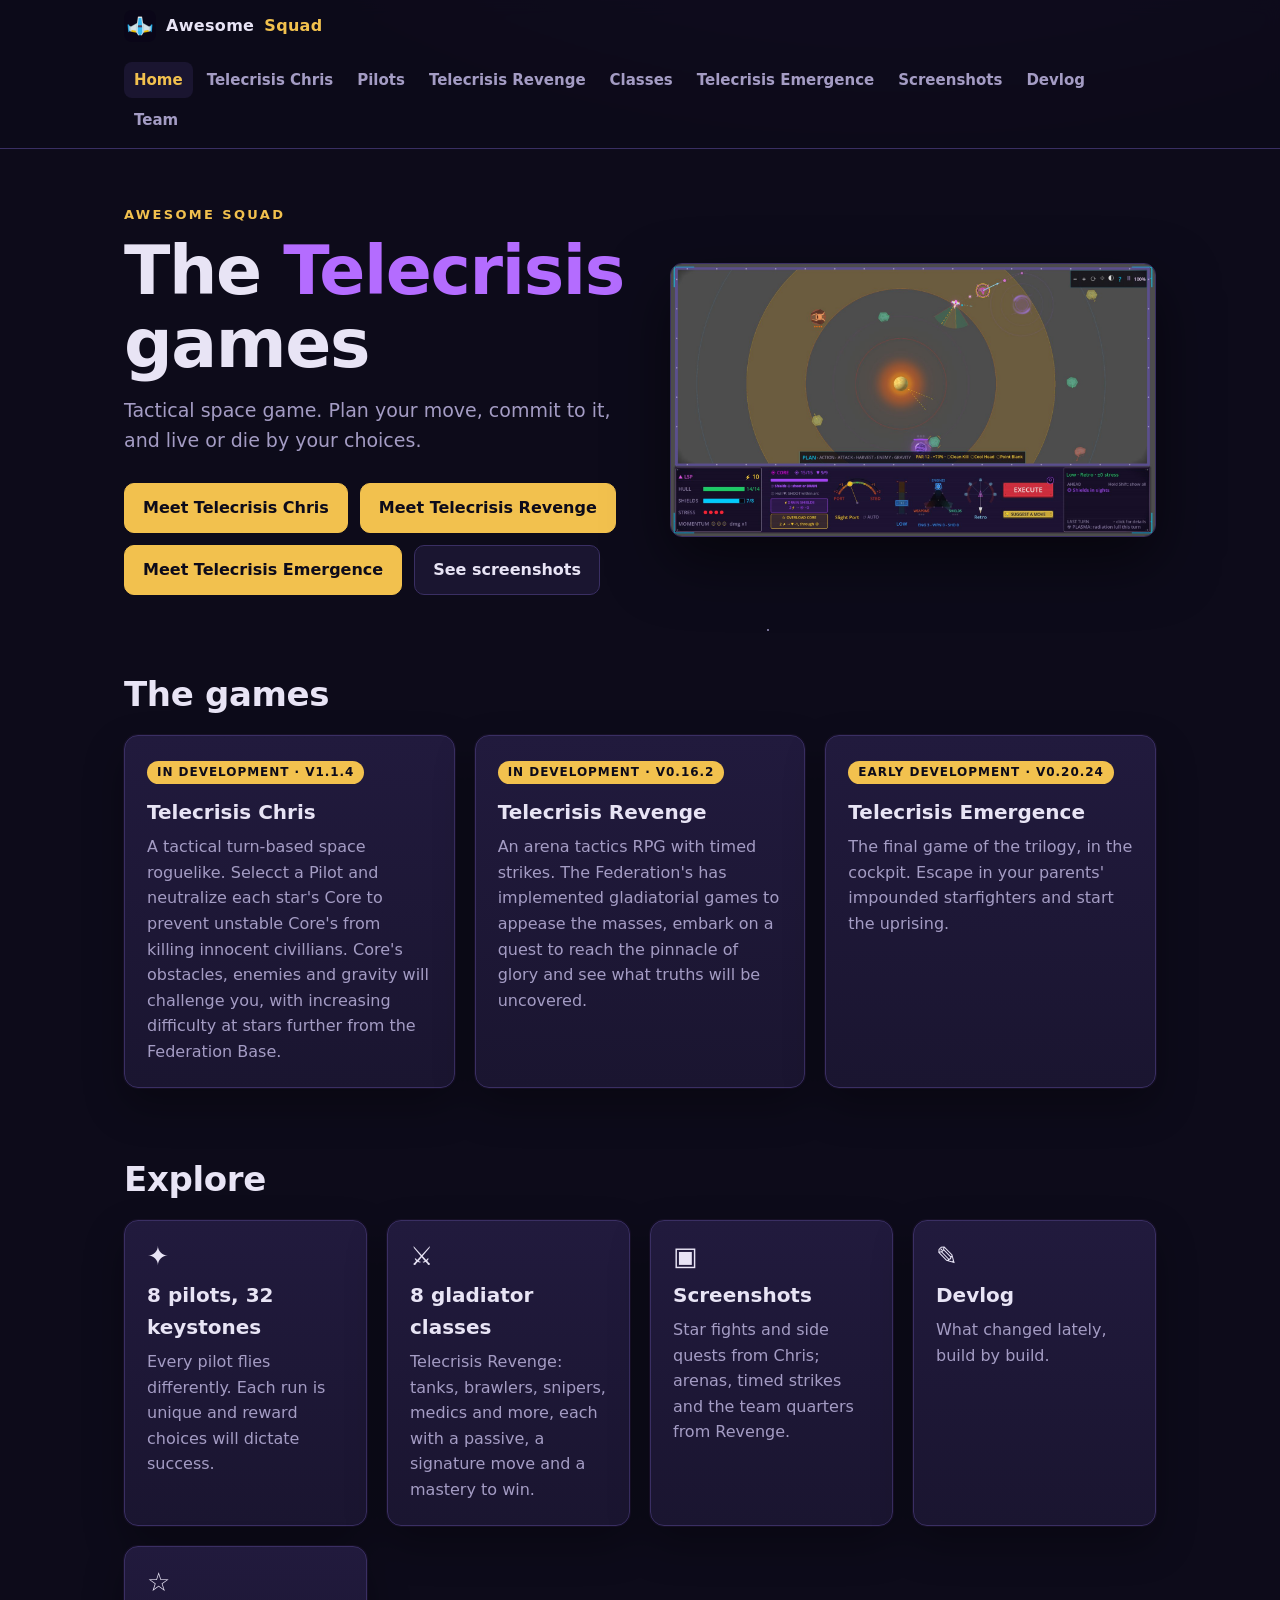
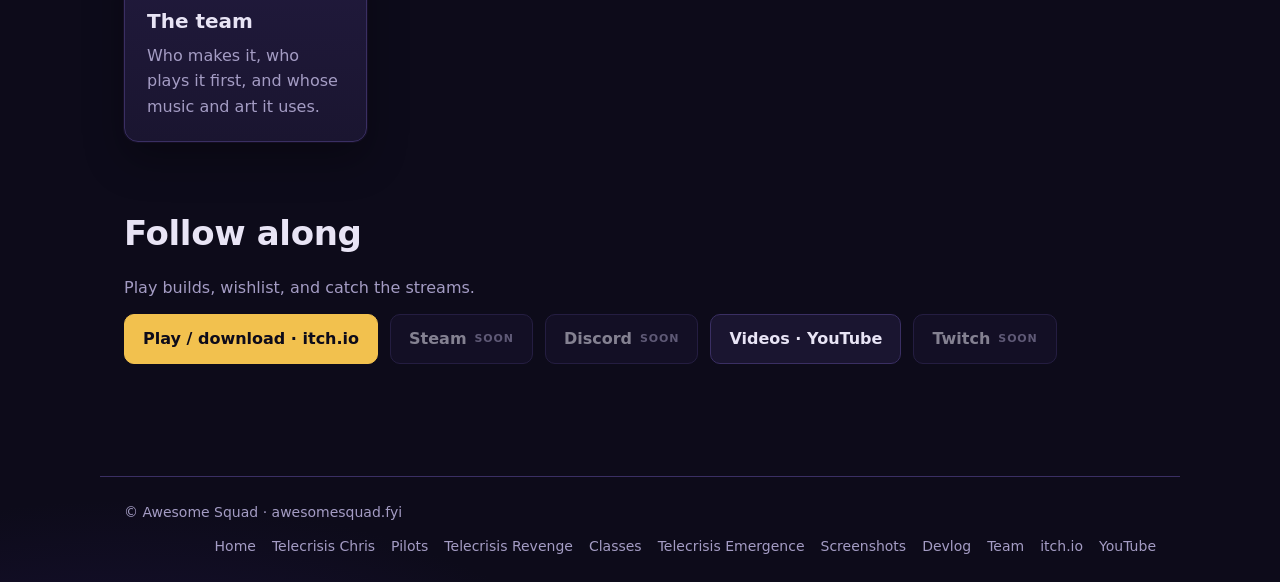
==== commit 577783bc: "Emergence v0.20.24: devlog 'Siege the star' + three new screenshots Co-Authored-By: Claude Opus 5.5 " ====
--- a/index.html
+++ b/index.html
@@ -50,7 +50,7 @@
       <p>An arena tactics RPG with timed strikes. The Federation's has implemented gladiatorial games to appease the masses, embark on a quest to reach the pinnacle of glory and see what truths will be uncovered.</p>
     </a>
     <a class="card" href="emergence.html">
-      <span class="tag">Early development · v0.20.9</span>
+      <span class="tag">Early development · v0.20.24</span>
       <h3>Telecrisis Emergence</h3>
       <p>The final game of the trilogy, in the cockpit. Escape in your parents' impounded starfighters and start the uprising.</p>
     </a>
